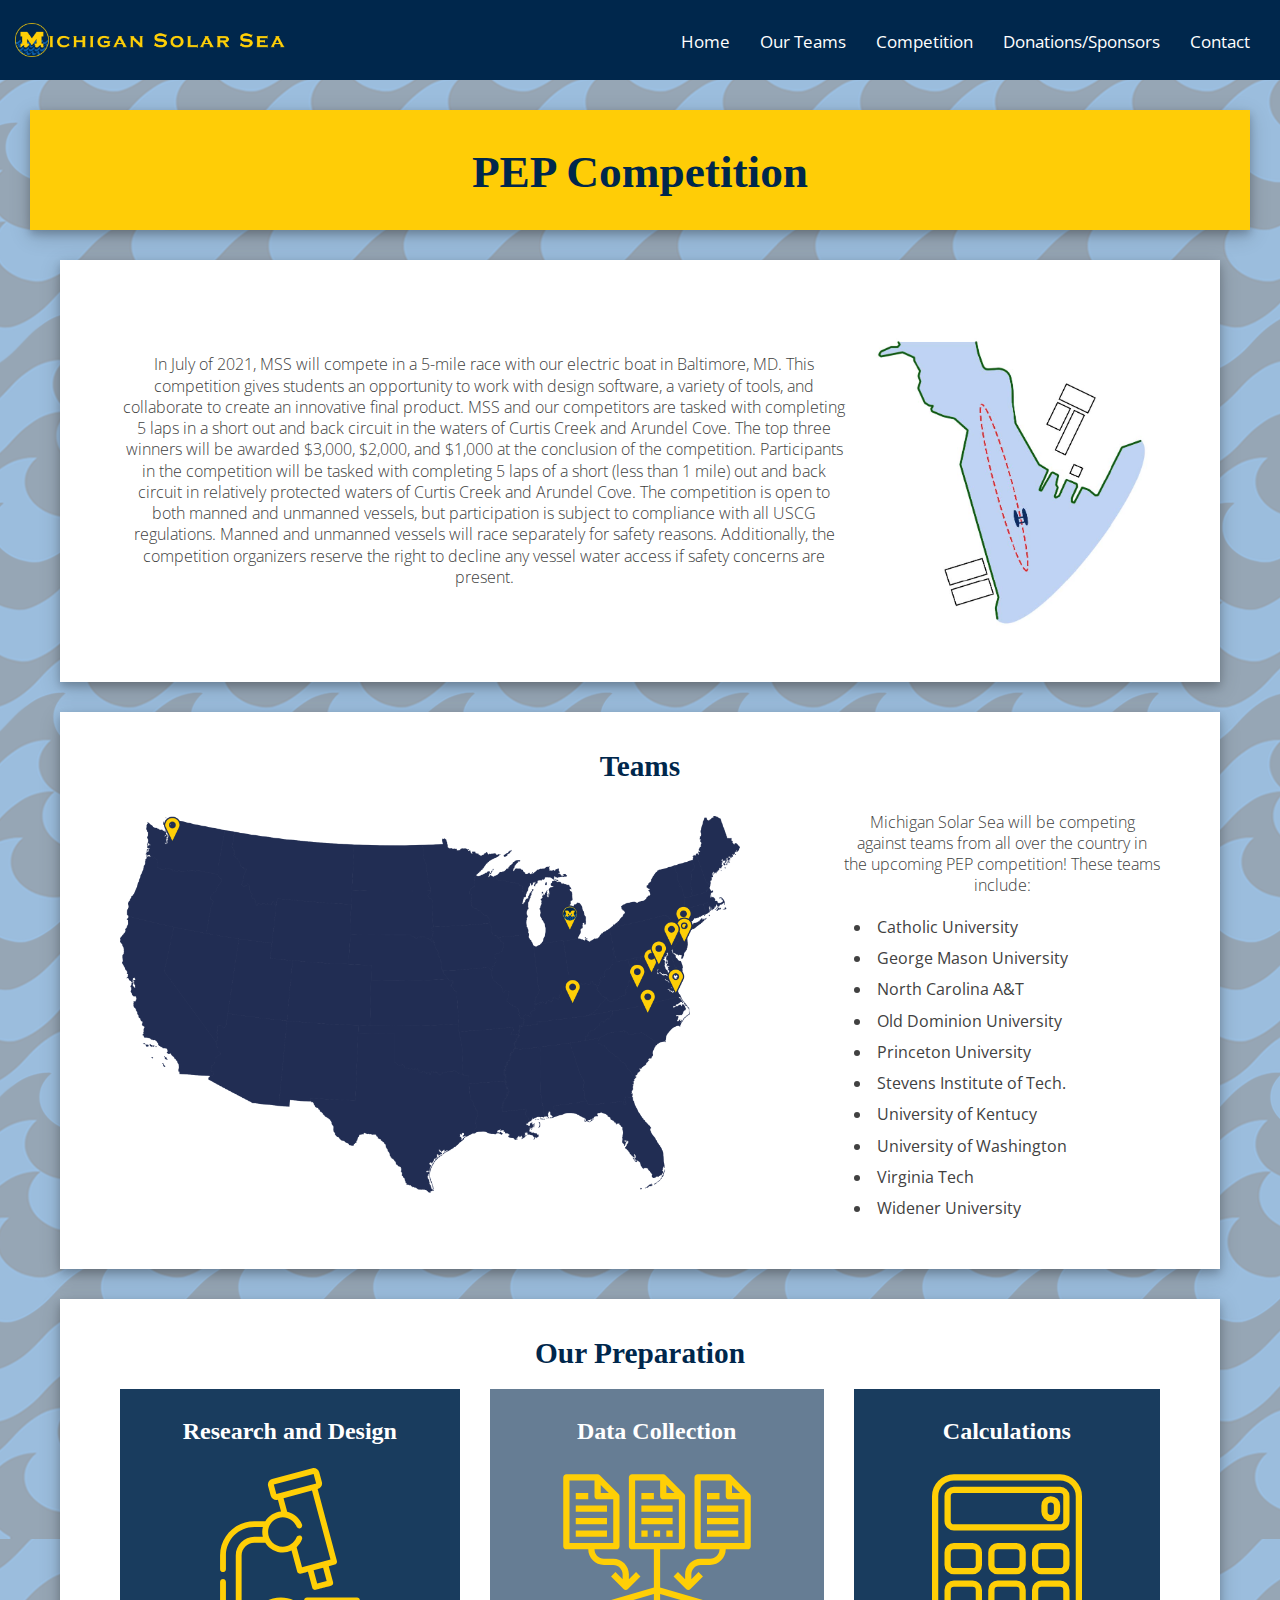
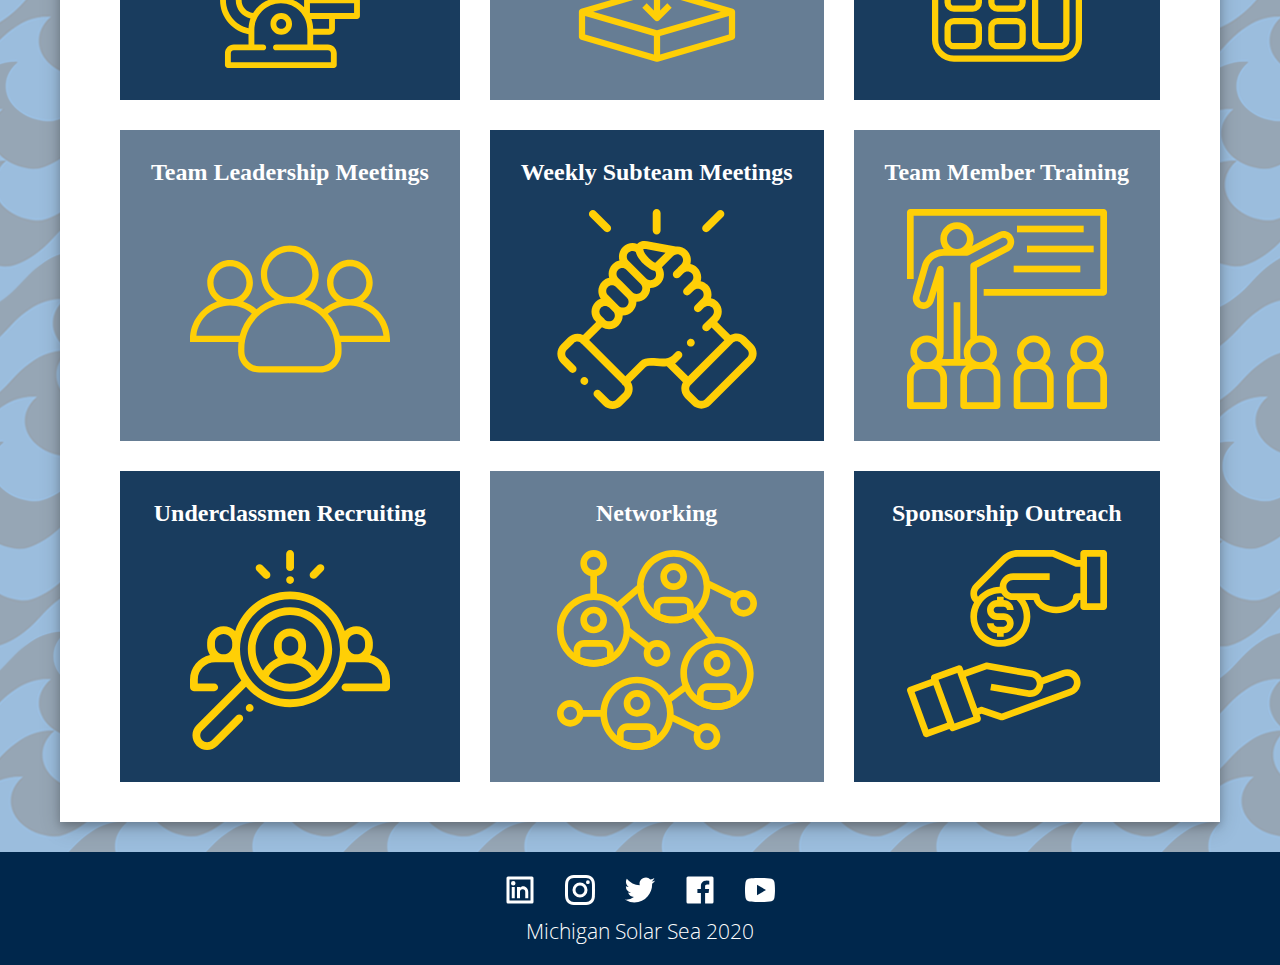
==== competition.html @ 7373f86f "competition page" ====
<!DOCTYPE html>
<html lang='en' dir='ltr'>
    <head>
        <meta charset="utf-8">
        <meta name="viewport" content="width=device-width, initial-scale=1.0">
        <meta http-equiv="X-UA-Compatible" content="ie=edge">
        <link rel="stylesheet" href="https://fonts.googleapis.com/css?family=Open+Sans">
        <link rel="stylesheet" type="text/css" href="css/html5reset.css">
        <link rel="stylesheet" type="text/css" href="css/style.css">
        <title>Michigan Solar Sea</title>
    </head>
    <body>

        <div class="container">
            <nav>
            <div class="nav-container">
            <div class="logo">
                <a href="#"><img src="logos/long_logo.png" alt="Solar Sea Logo"></a>
            </div>
        <div class="navbar">
        
        <div class="icon-bar" onclick="Show()">
            <i></i>
            <i></i>
            <i></i>
        </div>
        <div id="navlist">
        <ul id="nav-lists">
            <li class="close"><span onclick="Hide()">×</span></li>
            <li><a href="index.html">Home</a></li>
            <li><a href="team.html">Our Teams</a></li>
            <li><a href="competition.html">Competition</a></li>
            <li><a href="#">Donations/Sponsors</a></li>
            <li><a href="#">Contact</a></li>
        </ul>
        </div>
        
        </div>
        </div>
        </nav>
        <main>
        <header>
        <div class="page-header">
            <h1>PEP Competition</h1>
        </div>
        </header>
        <div class="main-page">
        <div class="page-card">
            <div class="comp-grid">
            <div class="comp-desc">
                <p>In July of 2021, MSS will compete in a 5-mile race with our electric boat in Baltimore, MD. This competition gives students an opportunity to work with design software, a variety of tools, and collaborate to create an innovative final product.
                    MSS and our competitors are tasked with completing 5 laps in a short out and back circuit in the waters of Curtis Creek and Arundel Cove. The top three winners will be awarded $3,000, $2,000, and $1,000 at the conclusion of the competition. Participants in the competition will be tasked with completing 5 laps of a short (less than 1 mile) out and back circuit in relatively protected waters of Curtis Creek and Arundel Cove. The competition is open to both manned and unmanned vessels, but participation is subject to compliance with all USCG regulations. Manned and unmanned vessels will race separately for safety reasons. Additionally, the competition organizers reserve the right to decline any vessel water access if safety concerns are present.</p>
            </div>
            <div class="comp">
                <img src="images/competition.jpg" alt="Chart describing the competition route">
            </div>
            </div>
        </div>
        <div class="page-card">
            <h2>Teams</h2>
            <div class="map-grid">
            <div class="map">
                <div id="map-img">
                <img src="images/new_map.png" alt="Map of colleges we are competing against">
                </div>
            </div>
            <div class="map-desc">
                <p>Michigan Solar Sea will be competing against teams from all over the country in the upcoming PEP competition! These teams include:</p>
                <div id="school-list">
                <ul>
                    <li>Catholic University</li>
                    <li>George Mason University</li>
                    <li>North Carolina A&T</li>
                    <li>Old Dominion University</li>
                    <li>Princeton University</li>
                    <li>Stevens Institute of Tech.</li>
                    <li>University of Kentucy</li>
                    <li>University of Washington</li>
                    <li>Virginia Tech</li>
                    <li>Widener University</li>
                </ul>
            </div>
            </div>
            </div>
        </div>
        <div class="page-card">
            <h2>Our Preparation</h2>
        <div class="preparation-grid">
            <div class="preparation-square1" id="square1">
                <h3>Research and Design</h3>
                <img src="logos/competition-logos/research.svg" alt="Research logo">
            </div>
            <div class="preparation-square2" id="square2">
                <h3>Data Collection</h3>
                <img src="logos/competition-logos/data.svg" alt="Data logo">
            </div>
            <div class="preparation-square1" id="square3">
                <h3>Calculations</h3>
                <img src="logos/competition-logos/calculations.svg" alt= "Calculations logo">
            </div>
            <div class="preparation-square2" id="square4">
                <h3>Team Leadership Meetings</h3>
                <img src="logos/competition-logos/team.svg" alt="Team logo">
            </div>
            <div class="preparation-square1" id="square5">
                <h3>Weekly Subteam Meetings</h3>
                <img src="logos/competition-logos/weekly-meetings.svg" alt="Subteam Meetings logo">
            </div>
            <div class="preparation-square2" id="square6">
                <h3>Team Member Training</h3>
                <img src="logos/competition-logos/training.svg" alt="Training logo">
            </div>
            <div class="preparation-square1" id="square7">
                <h3>Underclassmen Recruiting</h3>
                <img src="logos/competition-logos/recruiting.svg" alt="Recruiting logo">
            </div>
            <div class="preparation-square2" id="square8">
                <h3>Networking</h3>
                <img src="logos/competition-logos/networking.svg" alt="Networking logo">
            </div>
            <div class="preparation-square1" id="square9">
                <h3>Sponsorship Outreach</h3>
                <img src="logos/competition-logos/sponsorship.svg" alt="Sponsorship logo">
            </div>
        </div>
        </div>
        </div>
        </main>
        <footer>
            <div class="footer">
                <a href="https://www.linkedin.com/company/michigan-solar-sea/" target="_blank"><img src="logos/linkedin-logo.svg" alt="linkedin logo" class="footer-logo"></a>
                <a href="https://www.instagram.com/michigansolarsea/" target="_blank"><img src="logos/instagram-logo.svg" alt="instagram logo" class="footer-logo"></a>
                <a href="https://twitter.com/MichiganSea" target="_blank"><img src="logos/twitter-logo.svg" alt="twitter logo" class="footer-logo"></a>
                <a href="https://www.facebook.com/michigansolarsea" target="_blank"><img src="logos/facebook-logo.svg" alt="facebook logo" class="footer-logo"></a>
                <a href="https://www.youtube.com/channel/UCkD23mmCCdCnqKeCeHcaG-A" target="_blank"><img src="logos/youtube-logo.svg" alt="youtube logo" class="footer-logo"></a>
                <p>Michigan Solar Sea 2020</p>
            </div>
            </footer>
        </div>
        <script src="js/mainpage.js"></script>
    </body>
</html>
---- css/style.css ----
/*Color Codes
Yellow: #ffcf06
Light blue: #0c5baa
Dark blue: #00274C
*/

/*This is all for the nav*/

*,
*::before,
*::after {
  box-sizing: border-box;
  -webkit-box-sizing: border-box;
}

.skip a{
  background: white;
  left: 0;
  padding: 6px;
  position: absolute;
  top: -40px;
  z-index: 1;
}

.skip a:focus{
/*Add the selector and rule to move the skip link to the exact top.*/
  top: 0px;
}

body {
  font-family: "Open Sans", sans-serif;
  margin: 0;
  padding: 0;
}

.nav-container {
  height: 80px;
  background-color: #00274C;
  display: -webkit-box;
  display: -ms-flexbox;
  display: flex;
  -ms-flex-wrap: wrap;
  flex-wrap: wrap;
  -webkit-box-align: center;
  -ms-flex-align: center;
  align-items: center;
  overflow: hidden;
}

.nav-container .logo {
  max-width: 300px;
  padding: 0 0px 0px 15px;
  overflow: hidden;
}

.nav-container .logo img{
  max-width: 270px;
}

.nav-container .logo a {
  display: -webkit-box;
  display: -ms-flexbox;
  display: flex;
  -ms-flex-wrap: wrap;
  flex-wrap: wrap;
  -webkit-box-align: center;
  -ms-flex-align: center;
  align-items: center;
  height: 60px;
}

.nav-container .logo a {
  max-width: 100%;
  max-height: 60px;
}

.nav-container .navbar {
  display: -webkit-box;
  display: -ms-flexbox;
  display: flex;
  -ms-flex-wrap: wrap;
  flex-wrap: wrap;
  -webkit-box-flex: 1;
  -ms-flex: 1;
  flex: 1;
  padding: 0 15px;
  justify-content: flex-end;
}

.nav-container .navbar ul {
  display: -webkit-box;
  display: -ms-flexbox;
  display: flex;
  -ms-flex-wrap: wrap;
  flex-wrap: wrap;
  list-style: none;
  margin: 0;
  padding: 0;
}

.nav-container .navbar ul li a {
  text-decoration: none;
  color: white;
  font-size: 13pt;
  display: block;
  height: 80px;
  line-height: 82px;
  cursor: pointer;
  padding: 0 15px;
}

.nav-container .navbar ul li a:hover {
  color: #ffffff;
  background-color: rgba(23, 23, 23, 0.9);
}

.nav-container .navbar ul .close {
  display: none;
  text-align: right;
  padding: 10px;
}

.nav-container .navbar ul .close span {
  font-size: 40px;
  display: inline-block;
  border: 1px solid #cccccc;
  padding: 0 10px;
  cursor: pointer;
}

.nav-container .navbar .icon-bar {
  padding: 18px 8px;
  width: 50px;
  height: 60px;
  display: none;
  -webkit-box-orient: vertical;
  -webkit-box-direction: normal;
  -ms-flex-direction: column;
  flex-direction: column;
  -webkit-box-pack: justify;
  -ms-flex-pack: justify;
  justify-content: space-between;
  cursor: pointer;
}

.nav-container .navbar .icon-bar i {
  background-color: #ffffff;
  height: 2px;
}

.navbar #navlist{
    text-align: right;
    position: right;
    float: right;
}

@media only screen and (max-width: 946px) {
  .nav-container {
    -webkit-box-pack: justify;
    -ms-flex-pack: justify;
    justify-content: space-between;
  }

  .nav-container .logo {
    -webkit-box-flex: 1;
    -ms-flex: 1;
    flex: 1;
  }


  .nav-container .navbar {
    -webkit-box-flex: 0;
    -ms-flex: 0;
    flex: 0;
  }

  .nav-container .navbar ul {
    -ms-flex-wrap: nowrap;
    flex-wrap: nowrap;
    position: fixed;
    left: 100%;
    -webkit-box-orient: vertical;
    -webkit-box-direction: normal;
    -ms-flex-direction: column;
    flex-direction: column;
    background: #ffffff;
    width: 100%;
    height: 55%;
    overflow: auto;
    -webkit-transition: left .3s;
    -o-transition: left .3s;
    transition: left .3s;
  }

  .nav-container .navbar ul li a {
    padding: 15px;
    font-size: 20pt;
    height: auto;
    line-height: normal;
    color: #555555;
    text-align: center;
  }

  .nav-container .navbar ul .close {
    display: block;
  }

  .nav-container .navbar .icon-bar {
    display: -webkit-box;
    display: -ms-flexbox;
    display: flex;
  }

  .nav-container .navbar ._Menus-show {
    left: 0;
  }
}

/*


/*This is everything else besides the nav*/


/*Basic stuff for the whole site*/

.body {
  max-width: 700px;
  margin: 0 auto;
  padding: 10px;
}

.container{
    background-image: url(../logos/wave\ block.png);
}

.page-header{
    text-align: center;
    padding: 30px 30px 30px 30px;
    background-color: #ffcd06;
    margin: 30px 30px 30px 30px;
    box-shadow: 0 4px 8px 0 rgba(0, 0, 0, 0.2), 
    0 6px 20px 0 rgba(0, 0, 0, 0.19);
    font-family: "Playfair Display";
    font-size: 17pt;
    color:#00274C;
}

.page-card{
    text-align: center;
    padding: 40px 30px 40px 30px;
    background-color: white;
    margin: 30px 30px 30px 30px;
    box-shadow: 0 4px 8px 0 rgba(0, 0, 0, 0.2), 
    0 6px 20px 0 rgba(0, 0, 0, 0.19);
    font-size: 12pt;
    color:rgb(65, 65, 65);
}

h1{
  margin: 10px 0px 5px 0px;
  font-size: 2em;
  font-weight: bold;
  
}

.headerp{
  margin: 10px 0px 10px 0px;
  font-family: "Open Sans", sans-serif;
  font-size: 16pt;
}

h2{
    font-weight: bold;
    color: #00274C;
    font-size: 22pt;
    font-family: "Playfair Display";
    margin-bottom: 20px;
}

p{
    font-weight: lighter;
    line-height: 1.33;
}

.footer{
    padding: 20px 0px 20px 0px;
    color: white;
    text-align: center;
    background-color: #00274C;
}

.footer p{
  padding: 0px 0px 0px 0px;
  margin: 7px 0px 0px 0px;
  font-size: 16pt;
}

.footer-logo{
  padding: 0px 10px 0px 10px;
}

h3{
  color: #00274C;
  font-size: 18pt;
  font-weight: bold;
  font-family: "Playfair Display";
}

h4{
  color: #00274C;
  font-size: 16pt;
  font-style: bold;
  margin: 5px 0px 5px 0px;
}

#mainpagebuttons{
  margin: 60px 0px 20px 0px;
}

.button{
  color: white;
  background-color: #00274C;
  padding: 15px 10px 15px 10px;
  margin: 30px 0px 30px 0px;
  border-radius: 3px 3px 3px 3px;
  text-decoration: none;
}

.button:hover{
  background-color: lightgrey;
  color: #00274C;
  text-decoration: underline;
}

/* Main Page */

#valuesheader{
  margin-top: 30px;
  margin-bottom: 0px;
}

.value-card{
  margin: 25px 0px 0px 0px;
  padding: 30px 0px 30px 0px;
  color: white;
  background-color: rgb(0, 39, 76, 0.9);

}

.value-card h3 {
  color: white;
  margin: 20px 0px 20px 0px;
}

.value-card p{
  color: white;
  padding: 0px 25px 0px 25px;
}

.valuesimg{
  width: 175px;
  height: auto;
}

.team-card{
  margin: 40px 0px 10px 0px;
}

#team-card-1{
  margin: 10px 0px 10px 0px;
}

.teamh3{
  margin: 10px 0px 5px 0px;
}

.teamlogop{
  padding: 0px 0px 0px 0px;
  margin: 0px 0px 0px 0px;
}

.teamlogo{
  width: 250px;
  height: auto;
}

/* THIS IS FOR THE MAIN PAGE SLIDESHOW*/
*{box-sizing:border-box}

/* Slideshow container */
.slideshow-container {
  width: 250px;
  position: relative;
  margin: auto;
  margin-top: 30px;
}

/* Hide the images by default */
.mySlides {
  display: none;
}

/* Next & previous buttons */
.prev, .next {
  cursor: pointer;
  top: 50%;
  width: auto;
  margin-top: -22px;
  padding: 16px;
  color: #303030;
  font-weight: bold;
  font-size: 18px;
  transition: 0.6s ease;
  border-radius: 3px 0 0 3px;
  user-select: none;
}

/* Position the "next button" to the right */
.next {
  right: 0;
  border-radius: 0 3px 3px 0;
}

/* On hover, add a black background color with a little bit see-through */
.prev:hover, .next:hover {
  background-color: rgba(0,0,0,0.8);
  color: white;
}

/* The dots/bullets/indicators */
.dot {
  cursor: pointer;
  height: 15px;
  width: 15px;
  margin: 0 2px;
  background-color: #bbb;
  border-radius: 50%;
  display: inline-block;
  transition: background-color 0.6s ease;
}

.active, .dot:hover {
  background-color: #717171;
}


/* Team Page */

.chart img{
  height: 200px;
  width: auto;
  margin: 30px 0px 10px 0px;
}

.chart p{
  font-size: 10pt;
  margin: 0px 25px 0px 25px;
}

.headshot-img{
  text-align: center;
  margin: 15px 0px 15px 0px;
}

.headshot-img img{
  height: 200px;
  width: auto;
  border-radius: 50%;
  box-shadow: 0 4px 8px 0 rgba(0, 0, 0, 0.2), 
  0 6px 20px 0 rgba(0, 0, 0, 0.19);
}

.officer-card{
  margin: 25px 0px 0px 0px;
  padding: 30px 0px 30px 0px;
  color: white;
  background-color: rgb(0, 39, 76, 0.9);
}

.officer-card h4{
  color: white;
}
.officer-card h3{
  color: white;
}

.officer-card a{
  color: #ffcf06;
}

.goals-card{
  margin: 20px 0px 0px 0px;
}

.goals-card h3{
  padding: 0px 0px 10px 0px;
}

.goals-card li{
  text-align: left;
  line-height: 1.33;
  padding: 10px 0px 0px 0px;
  margin: 0px 0px 0px 20px;
}

.team-card h3{
    color: #00274C;
    font-size: 16pt;
    margin: 5px 0px 5px 0px;
    font-family: 'Open Sans';
}

/* Competition Page */

.comp img{
  height: 200px;
  width: auto;
  margin: 30px 0px 10px 0px;
}

.chart-desc li{
  text-align: left;
  line-height: 1.33;
  padding: 10px 0px 0px 0px;
  margin: 5px 0px 0px 20px;
}

.map img{
  width: 300px;
  height: auto;
  margin: 0px 0px 30px 0px;
}

.map-desc li{
    text-align: center;
    line-height: 1.33;
    padding: 0px 0px 0px 0px;
    margin: 20px 0px 0px 0px;
    list-style-type: none;
}

#map-img{
  text-align: center;
}

.preparation-square1{
  background-color: rgb(0, 39, 76, 0.9);
  padding: 30px 20px 30px 20px;
  margin: 20px 0px 0px 0px;
}

.preparation-square2{
  background-color: rgb(0, 39, 76, 0.6);
  padding: 30px 20px 30px 20px;
  margin: 20px 0px 0px 0px;
}

.preparation-grid img{
  width: 250px;
  height: auto;
  margin: 25px 0px 0px 0px
}

.preparation-grid h3{
  color: white;
}

@media screen and (min-width: 500px){
.chart img{
  height: 300px;
  width: auto;
}

.comp img{
  height: 300px;
  width: auto;
}

.map img{
  width: 380px;
  height: auto;
}


}

@media screen and (min-width: 768px){
  .slideshow-container {
    width: 500px;
  }

  .page-card{
    text-align: center;
    padding: 40px 60px 40px 60px;
    background-color: white;
    margin: 30px 60px 30px 60px;
    box-shadow: 0 4px 8px 0 rgba(0, 0, 0, 0.2), 
    0 6px 20px 0 rgba(0, 0, 0, 0.19);
    font-size: 12pt;
    color:rgb(65, 65, 65);
  }

  #mainpagebuttons{
    margin: 60px 0px 20px 0px;
  }
  
  .button{
    color: white;
    background-color: #00274C;
    padding: 15px 20px 15px 20px;
    margin: 30px 20px 30px 30px;
    border-radius: 3px 3px 3px 3px;
    text-decoration: none;
  }

  .team-grid{
      display: grid;
      grid-template-columns: 50% 50%;
      grid-template-rows: auto auto auto auto;
      grid-row-gap: 10px;
      grid-column-gap: 10px;
  }

  #hullteam1{
    grid-row: 1/2;
    grid-column: 1/2;
  }

  #hullteam2{
    grid-row: 1/2;
    grid-column: 2/3;
  }

  #hullteam3{
    grid-row: 2/3;
    grid-column: 1/2;
  }

  #hullteam4{
    grid-row: 2/3;
    grid-column: 2/3;
  }

  #hullteam5{
    grid-row: 3/4;
    grid-column: 1/2;
  }

  #hullteam6{
    grid-row: 3/4;
    grid-column: 2/3;
  }

  #hullteam7{
    grid-row: 4/5;
    grid-column: 1/2;
  }

  #hullteam8{
    grid-row: 4/5;
    grid-column: 2/3;
  }

  #electrical2{
    align-self: center;
    justify-items: center;
    color:#00274C;
    font-size: 16pt;
    font-weight: bolder;
  }

  /* Competition Page */

  .map img{
    width: 520px;
    height: auto;
  }
  
  .map-desc li{
    text-align: center;
    line-height: 1.33;
    padding: 0px 0px 0px 0px;
    margin: 0px 0px 10px 0px;
    list-style-type: none;
  }

  .map-desc ul{
    -webkit-column-count: 2;  /* Chrome/Opera, Safari */
    -moz-column-count: 2; /* Mozilla Firefox */
    column-count: 2;
    margin: 30px 0px 0px 0px;
    text-align: center;
  }

  .preparation-grid{
    display: grid;
    grid-template-columns: auto auto;
    grid-template-rows: auto auto auto auto auto;
    grid-column-gap: 30px;
    grid-row-gap: 30px;
    margin: 20px 0px 0px 0px;
  }

  .preparation-grid img{
    width: 200px;
  }

  .preparation-square1{
    margin: 0px 0px 0px 0px;
  }

  .preparation-square2{
    margin: 0px 0px 0px 0px;
  }

  #square3{
    background-color: rgb(0, 39, 76, 0.6);
  }

  #square4{
    background-color: rgb(0, 39, 76, 0.9);
  }

  #square7{
    background-color: rgb(0, 39, 76, 0.6);
  }

  #square8{
    background-color: rgb(0, 39, 76, 0.9);
  }
  
}

@media screen and (min-width: 946px){

  /* Values grid on the main page */

  #mssvalues{
    display: grid;
    grid-template-columns: auto auto auto;
    grid-template-rows: auto auto;
  }

  .value-card{
    margin: 25px 10px 0px 10px;
  }

  #val1{
    grid-row: 1/2;
    grid-column: 1/2;
  }

  #val2{
    grid-row: 1/2;
    grid-column: 2/3;
  }

  #val3{
    grid-row: 2/3;
    grid-column: 1/2;
  }

  #val4{
    grid-row: 2/3;
    grid-column: 2/3;
  }

  .valuesimg{
    width: 100px;
    height: auto;
  }

    /* Team Page */

    .chart-grid{
      display: grid;
      grid-template-columns: 50% 50%;
      grid-template-rows: auto;
      grid-column-gap: 20px;
    }

    .chart-desc{
      grid-column: 1/2;
      grid-row: 1/2;
      align-self: center;
    }

    .chart{
      grid-column: 2/3;
      grid-row: 1/2;
    }

    #officer-grid{
      display: grid;
      grid-template-columns: 33.3% 33.3% 33.3%;
      grid-template-rows: auto;
      grid-column-gap: 20px;
      justify-content: center;
    }
  
    #officer1{
      grid-column: 1/2;
      grid-row: 1/2;
    }
  
    #officer2{
      grid-column: 2/3;
      grid-row: 1/2;
    }
  
    #officer3{
      grid-column: 3/4;
      grid-row: 1/2;
    }
  
    .officer-card{
      padding: 30px 10px 30px 10px;
      margin: 0px 0px 0px 0px;
    }

    #bottom-grid{
      display: grid;
      grid-template-rows: auto;
      grid-template-columns: 50% 50%;
    }

    #bottom-grid #consulting-card{
      margin: 30px 30px 30px 60px;
    }

    #bottom-grid #faculty-card{
      margin: 30px 60px 30px 30px;
    }

    /* Competition Page */

    .comp-grid{
      display: grid;
      grid-template-columns: auto auto auto;
      grid-template-rows: auto;
      grid-column-gap: 20px;
    }
    
    .comp-desc{
      grid-column: 1/3;
      align-self: center;
    }
    
    .comp{
      grid-column: 3/4;
    }

}

@media screen and (min-width: 1200px){
  #mainpagecol{
    display: grid;
    grid-template-columns: auto auto;
  }

  .col1{
    grid-column-start: 1;
    grid-column-end: 2;
    justify-content: center;
    align-self: center;
    margin-left: 40px;
    margin-right: 40px;
  }

  .col2{
    grid-column-start: 2;
    grid-column-end: 3;
  }

  .slideshow-container {
    width: 400px;
    margin: 30px 30px 0px 30px;
  }

/* Values grid on the main page */

#mssvalues{
  display: grid;
  grid-template-columns: auto auto auto auto;
  grid-template-rows: auto;
}

.value-card{
  margin: 25px 10px 0px 10px;
}

#val1{
  grid-row: 1/2;
  grid-column: 1/2;
}

#val2{
  grid-row: 1/2;
  grid-column: 2/3;
}

#val3{
  grid-row: 1/2;
  grid-column: 3/4;
}

#val4{
  grid-row: 1/2;
  grid-column: 4/5;
}


/* Grid for the teams on main page */

  .team-card-grid{
    display: grid;
    grid-template-columns: auto auto auto;
    margin-top: 30px;
  }

  #team-card-1{
    grid-column-start: 3;
    grid-column-end: 4;
    margin: 20px 20px 20px 20px;
  }

  #team-card-2{
    grid-column-start: 2;
    grid-column-end: 3;
  }

  #team-card-3{
    grid-column-start: 1;
    grid-column-end: 2;
  }

  .team-card{
    margin: 20px 20px 20px 20px;
  }

  #mainpagebuttons{
    margin: 40px 0px 20px 0px;
  }

/* Team page */

.chart-grid{
  margin: 0px 100px 0px 100px;
}

.team-grid{
  display: grid;
  grid-template-columns: 25% 25% 25% 25%;
  grid-template-rows: auto auto;
  grid-row-gap: 10px;
  grid-column-gap: 10px;
  justify-content: center;
}

#hullteam1{
grid-row: 1/2;
grid-column: 1/2;
}

#hullteam2{
grid-row: 1/2;
grid-column: 2/3;
}

#hullteam3{
grid-row: 1/2;
grid-column: 3/4;
}

#hullteam4{
grid-row: 1/2;
grid-column: 4/5;
}

#hullteam5{
grid-row: 2/3;
grid-column: 1/2;
}

#hullteam6{
grid-row: 2/3;
grid-column: 2/3;
}

#hullteam7{
grid-row: 2/3;
grid-column: 3/4;
}

#hullteam8{
grid-row: 2/3;
grid-column: 4/5;
}

#electrical1{
  grid-column: 1/3;
  grid-row: 1/2;
}

#electrical2{
  grid-column: 3/5;
  grid-row: 1/2;
}

#business5{
  grid-row: 2/3;
  grid-column: 2/3;
}

#business6{
  grid-row: 2/3;
  grid-column: 3/4;
}

/* Competition Page */

.comp-grid{
  grid-template-columns: auto auto auto;
}

.comp-desc{
  grid-column: 1/3;
}

.comp{
  grid-column: 3/4;
}

.map-grid{
  display: grid;
  grid-template-columns: auto auto;
  grid-column-gap: 10%;
  margin: 30px 0px 0px 0px;
}

.map{
  grid-column: 1/2;
  align-self: center;
}

.map-desc{
  grid-column: 2/3;
}

.map img{
  width: 620px;
  height: auto;
}

.map-desc li{
  text-align: left;
  line-height: 1.33;
  padding: 0px 0px 0px 0px;
  margin: 0px 0px 10px 0px;
  list-style-type: initial;
  list-style-position: inside;
}

.map-desc ul{
  -webkit-column-count: 1;  /* Chrome/Opera, Safari */
  -moz-column-count: 1; /* Mozilla Firefox */
  column-count: 1;
  margin: 20px 0px 0px 10px;
}

.preparation-grid{
  display: grid;
  grid-template-columns: auto auto auto;
  grid-template-rows: auto auto auto;
  grid-column-gap: 30px;
  grid-row-gap: 30px;
  margin: 20px 0px 0px 0px;
}

#square3{
  background-color: rgb(0, 39, 76, 0.9);
}

#square4{
  background-color: rgb(0, 39, 76, 0.6);
}

#square7{
  background-color: rgb(0, 39, 76, 0.9);
}

#square8{
  background-color: rgb(0, 39, 76, 0.6);
}

}

@media screen and (prefers-reduced-motion: reduce){
  html{
    scroll-behavior: initial;
}

.skip a{
  background: white;
  left: 0;
  padding: 6px;
  position: absolute;
  top: -40px;
  -webkit-transition: none;
  transition: none;
  z-index: 1;
}

.skip a:focus{
  top:0;
}
}
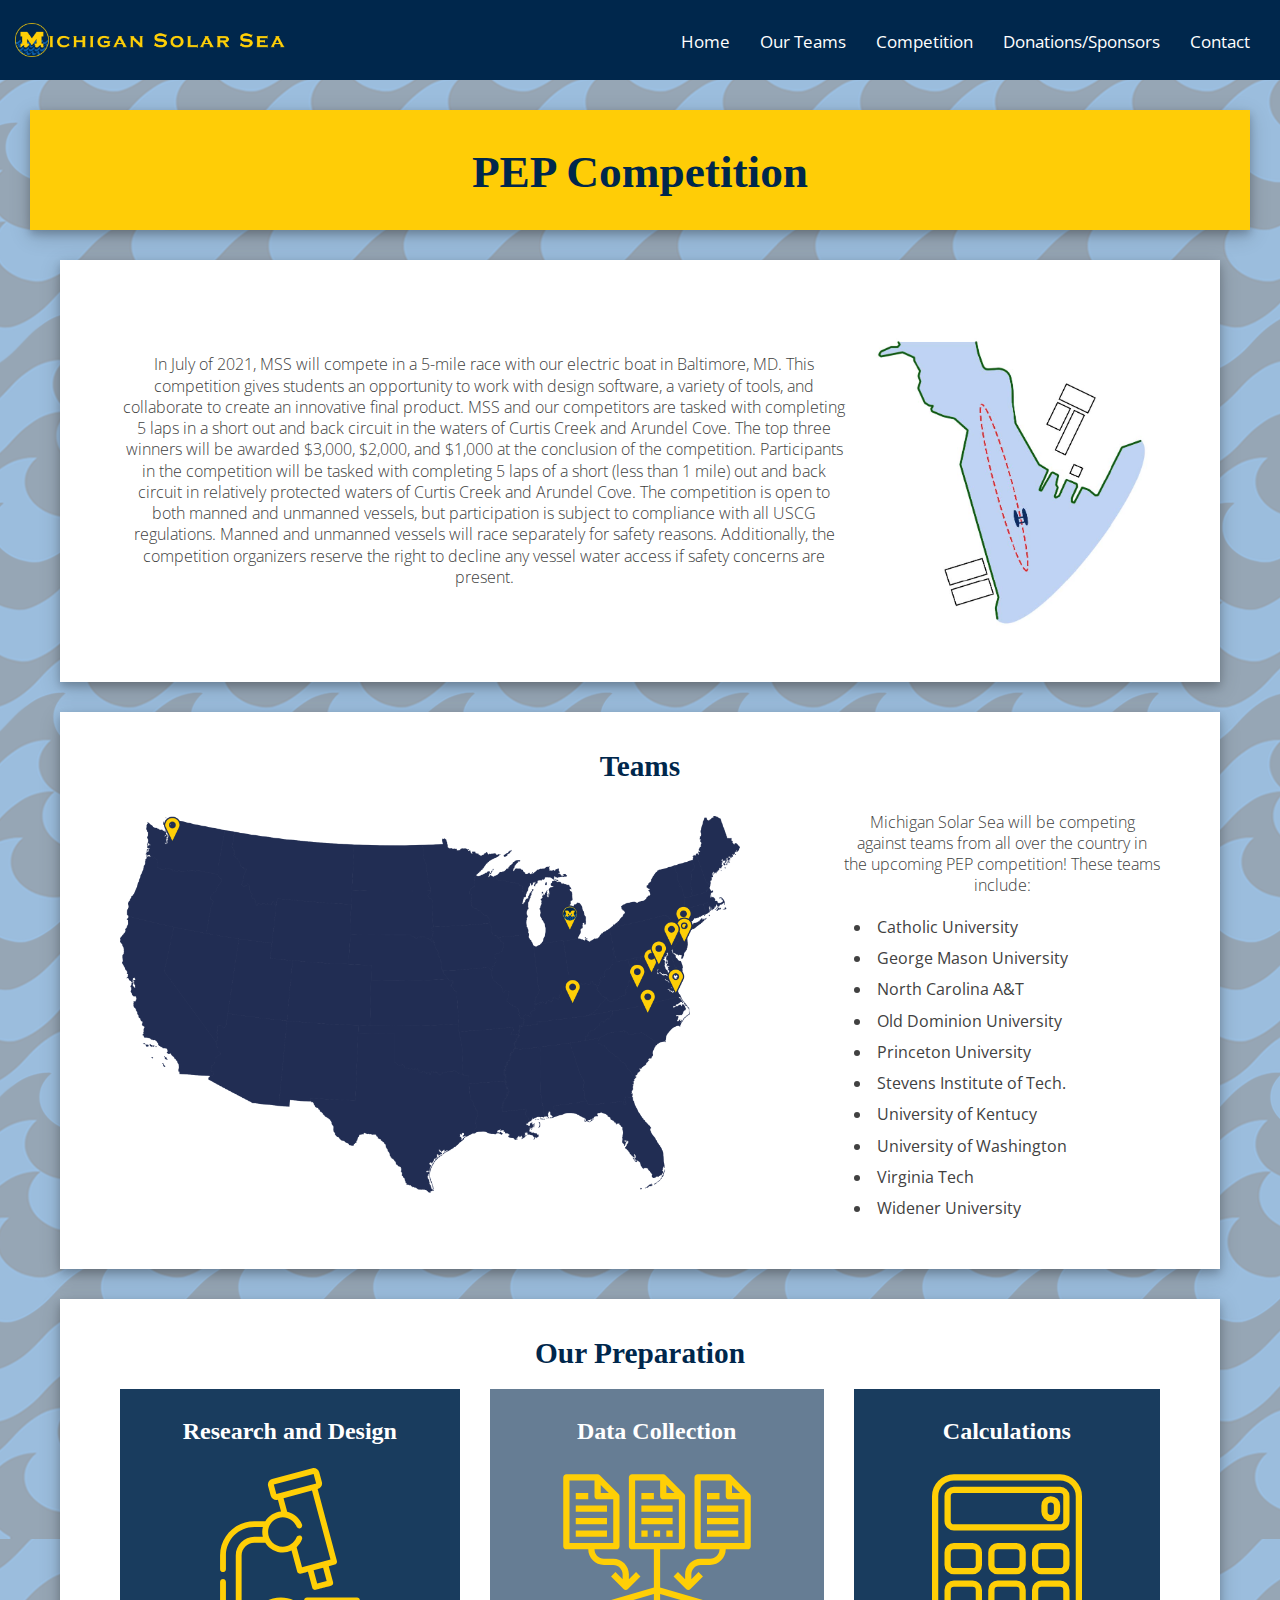
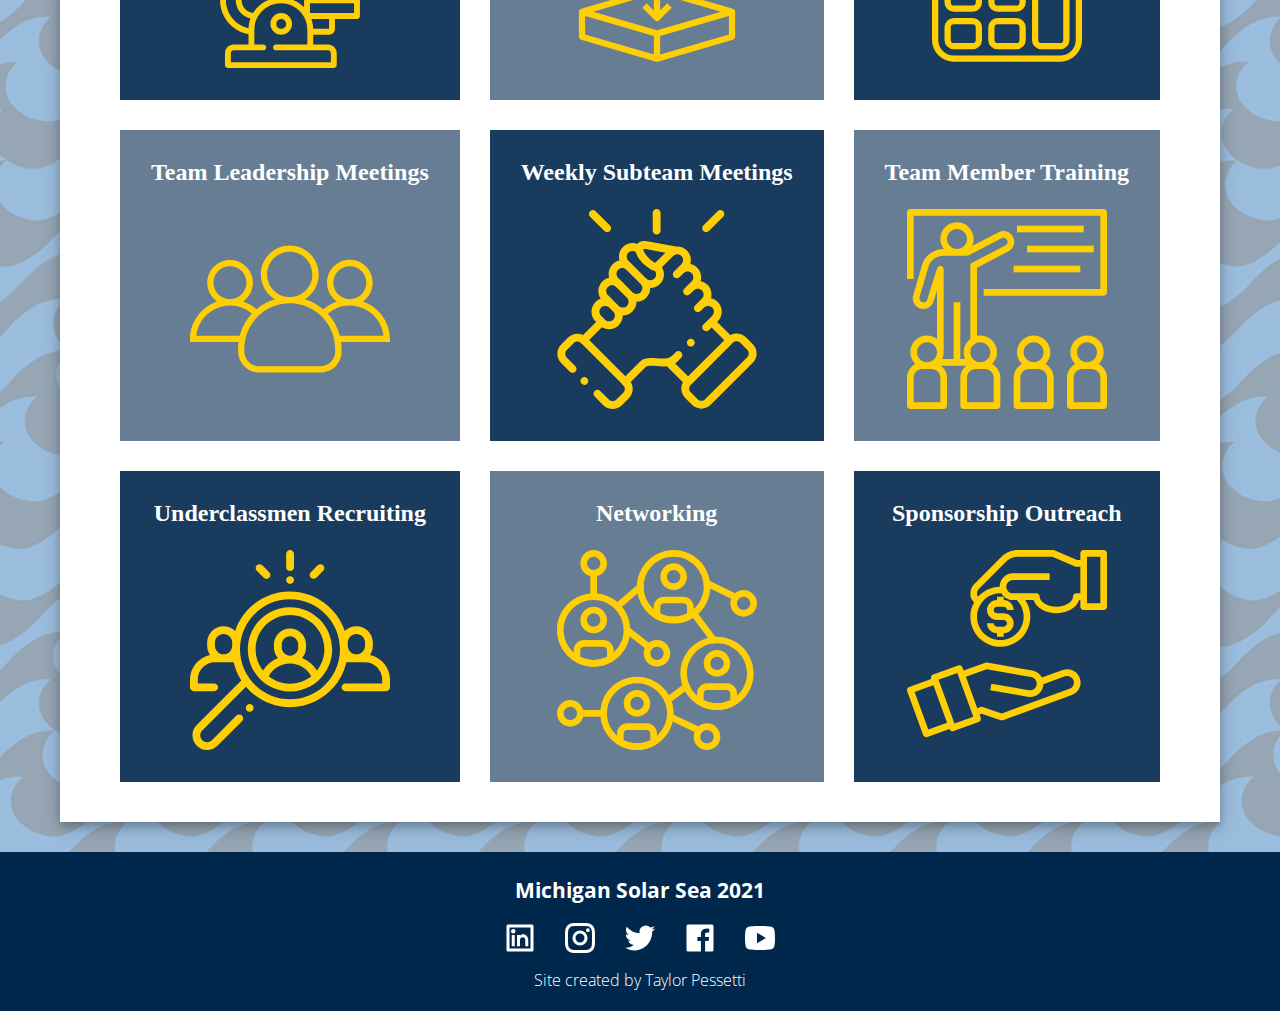
==== commit 2f68c3db: "first full draft of the website" ====
--- a/competition.html
+++ b/competition.html
@@ -30,8 +30,8 @@
             <li><a href="index.html">Home</a></li>
             <li><a href="team.html">Our Teams</a></li>
             <li><a href="competition.html">Competition</a></li>
-            <li><a href="#">Donations/Sponsors</a></li>
-            <li><a href="#">Contact</a></li>
+            <li><a href="sponsors.html">Donations/Sponsors</a></li>
+            <li class="last"><a href="contact.html">Contact</a></li>
         </ul>
         </div>
         
@@ -128,12 +128,13 @@
         </main>
         <footer>
             <div class="footer">
+                <h5>Michigan Solar Sea 2021</h5>
                 <a href="https://www.linkedin.com/company/michigan-solar-sea/" target="_blank"><img src="logos/linkedin-logo.svg" alt="linkedin logo" class="footer-logo"></a>
                 <a href="https://www.instagram.com/michigansolarsea/" target="_blank"><img src="logos/instagram-logo.svg" alt="instagram logo" class="footer-logo"></a>
                 <a href="https://twitter.com/MichiganSea" target="_blank"><img src="logos/twitter-logo.svg" alt="twitter logo" class="footer-logo"></a>
                 <a href="https://www.facebook.com/michigansolarsea" target="_blank"><img src="logos/facebook-logo.svg" alt="facebook logo" class="footer-logo"></a>
                 <a href="https://www.youtube.com/channel/UCkD23mmCCdCnqKeCeHcaG-A" target="_blank"><img src="logos/youtube-logo.svg" alt="youtube logo" class="footer-logo"></a>
-                <p>Michigan Solar Sea 2020</p>
+                <p>Site created by Taylor Pessetti</p>
             </div>
             </footer>
         </div>
--- a/css/style.css
+++ b/css/style.css
@@ -110,8 +110,8 @@
 }
 
 .nav-container .navbar ul li a:hover {
-  color: #ffffff;
-  background-color: rgba(23, 23, 23, 0.9);
+  background-color: #ffcd06;
+  color:#00274C;
 }
 
 .nav-container .navbar ul .close {
@@ -123,9 +123,19 @@
 .nav-container .navbar ul .close span {
   font-size: 40px;
   display: inline-block;
-  border: 1px solid #cccccc;
+  border: 1px solid #00274C;
   padding: 0 10px;
   cursor: pointer;
+  color: white;
+  background-color: grey;
+  position: relative;
+  right: 10px;
+  bottom: 5px;
+}
+
+.nav-container .navbar ul .close span:hover {
+  background-color: white;
+  color: #00274C;
 }
 
 .nav-container .navbar .icon-bar {
@@ -183,9 +193,9 @@
     -webkit-box-direction: normal;
     -ms-flex-direction: column;
     flex-direction: column;
-    background: #ffffff;
+    background: transparent;
     width: 100%;
-    height: 55%;
+    height: auto;
     overflow: auto;
     -webkit-transition: left .3s;
     -o-transition: left .3s;
@@ -197,12 +207,21 @@
     font-size: 20pt;
     height: auto;
     line-height: normal;
-    color: #555555;
+    color: #00274C;
     text-align: center;
+    border-bottom: 2px solid #00274C;
+    background-color: rgb(233, 241, 248);
+  }
+
+  .last{
+    padding-bottom: 0px;
   }
 
   .nav-container .navbar ul .close {
     display: block;
+    background: transparent;
+    height: 70px;
+
   }
 
   .nav-container .navbar .icon-bar {
@@ -290,14 +309,18 @@
     background-color: #00274C;
 }
 
-.footer p{
+.footer h5{
   padding: 0px 0px 0px 0px;
-  margin: 7px 0px 0px 0px;
+  margin: 7px 0px 20px 0px;
   font-size: 16pt;
 }
 
 .footer-logo{
   padding: 0px 10px 0px 10px;
+}
+
+.footer p{
+  margin: 12px 0px 0px 0px;
 }
 
 h3{
@@ -314,8 +337,17 @@
   margin: 5px 0px 5px 0px;
 }
 
-#mainpagebuttons{
+.mainpagebuttons{
   margin: 60px 0px 20px 0px;
+}
+
+#teamsbutton .button{
+  margin: 30px 0px 20px 0px;
+  padding: 20px 40px 20px 40px;
+}
+
+#sponsorbutton{
+  margin: 40px 0px 40px 0px;
 }
 
 .button{
@@ -331,6 +363,7 @@
   background-color: lightgrey;
   color: #00274C;
   text-decoration: underline;
+  border: 2px solid #00274C;
 }
 
 /* Main Page */
@@ -458,9 +491,13 @@
   margin: 0px 25px 0px 25px;
 }
 
+.team-joining h2{
+  margin-top: 20px;
+}
+
 .headshot-img{
   text-align: center;
-  margin: 15px 0px 15px 0px;
+  margin: 15px 0px 25px 0px;
 }
 
 .headshot-img img{
@@ -504,6 +541,17 @@
   margin: 0px 0px 0px 20px;
 }
 
+.team-joining ol{
+  margin-top: 20px;
+}
+
+.team-joining li{
+  text-align: left;
+  line-height: 1.33;
+  padding: 10px 0px 0px 10px;
+  margin: 0px 0px 0px 20px;
+}
+
 .team-card h3{
     color: #00274C;
     font-size: 16pt;
@@ -566,6 +614,158 @@
   color: white;
 }
 
+
+/* Sponsors Page */
+
+.sponsor-logo{
+  width: 200px;
+  height: auto;
+}
+
+.zone-card{
+  padding: 30px 30px 20px 30px;
+  margin: 30px 0px 30px 0px;
+}
+
+.zone-card-2{
+  padding: 30px 30px 20px 30px;
+  margin: 30px 0px 30px 0px;
+}
+
+.zone-card h3{
+  padding-bottom: 10px;
+}
+
+.zone-card-2 h3{
+  padding-bottom: 10px;
+}
+
+#sunlight-zone{
+  background-color: rgb(0, 39, 76, 0.1);
+}
+
+#twilight-zone{
+  background-color: rgb(0, 39, 76, 0.4);
+}
+
+#midnight-zone{
+  background-color: rgb(0, 39, 76, 0.7);
+}
+
+#midnight-zone h3{
+  color: white;
+}
+
+#hadal-zone{
+  background-color: rgb(0, 39, 76);
+}
+
+#hadal-zone h3{
+  color: white;
+}
+
+#sunlight-zone-2{
+  background-color: rgb(0, 39, 76, 0.1);
+}
+
+#twilight-zone-2{
+  background-color: rgb(0, 39, 76, 0.4);
+}
+
+#midnight-zone-2{
+  background-color: rgb(0, 39, 76, 0.7);
+}
+
+#midnight-zone-2 h3{
+  color: white;
+}
+
+#hadal-zone-2{
+  background-color: rgb(0, 39, 76);
+}
+
+#hadal-zone-2 h3{
+  color: white;
+}
+
+.white-h{
+  color: white;
+}
+
+.sponsor-card{
+  text-align: center;
+  padding: 30px 20px 30px 20px;
+  background-color: white;
+  margin: 30px 30px 30px 30px;
+  box-shadow: 0 4px 8px 0 rgba(0, 0, 0, 0.2), 
+  0 6px 20px 0 rgba(0, 0, 0, 0.19);
+  font-size: 12pt;
+  color:rgb(65, 65, 65);
+}
+
+.sponsor-card h4{
+  line-height: 1.33;
+  margin: 0px 0px 20px 0px;
+}
+
+.sponsor-card-no-desc{
+  text-align: center;
+  padding: 30px 20px 30px 20px;
+  background-color: white;
+  margin: 30px 30px 30px 30px;
+  box-shadow: 0 4px 8px 0 rgba(0, 0, 0, 0.2), 
+  0 6px 20px 0 rgba(0, 0, 0, 0.19);
+  font-size: 12pt;
+  color:rgb(65, 65, 65);
+}
+
+.sponsor-card-no-desc h4{
+  line-height: 1.33;
+  margin: 0px 0px 20px 0px;
+}
+
+.sponsor-card-2{
+  text-align: center;
+  padding: 20px 20px 30px 20px;
+  background-color: white;
+  margin: 30px 0px 10px 0px;
+  box-shadow: 0 4px 8px 0 rgba(0, 0, 0, 0.2), 
+  0 6px 20px 0 rgba(0, 0, 0, 0.19);
+  font-size: 12pt;
+  color:rgb(65, 65, 65);
+}
+
+.sponsor-card-2 ul li{
+  text-align: left;
+  line-height: 1.33;
+  padding: 10px 0px 0px 0px;
+  margin: 0px 0px 0px 20px;
+}
+
+#palm-logo{
+  margin-top: 20px;
+}
+
+#anse-img{
+  margin-top: 20px;
+}
+
+.page-grid-2{
+  margin: 20px 0px 0px 0px;
+}
+
+/*Contact Page*/
+
+iframe{
+  width: 260px;
+  height: 1300px;
+  margin-top: 20px;
+}
+
+.iframe{
+  text-align: center;
+}
+
 @media screen and (min-width: 500px){
 .chart img{
   height: 300px;
@@ -582,6 +782,16 @@
   height: auto;
 }
 
+#teamsbutton .button{
+  margin: 30px 0px 20px 0px;
+  padding: 20px 90px 20px 90px;
+}
+
+iframe{
+  width: 375px;
+  height: 1200px;
+  margin-top: 20px;
+}
 
 }
 
@@ -601,8 +811,12 @@
     color:rgb(65, 65, 65);
   }
 
-  #mainpagebuttons{
+  .mainpagebuttons{
     margin: 60px 0px 20px 0px;
+  }
+
+  #sponsorbutton{
+    margin: 40px 0px 30px 0px;
   }
   
   .button{
@@ -670,6 +884,15 @@
     font-weight: bolder;
   }
 
+  #teamsbutton .button{
+    margin: 30px 0px 20px 0px;
+    padding: 20px 140px 20px 140px;
+  }
+
+  #teamsbutton a{
+    font-size: 16pt;
+  }
+
   /* Competition Page */
 
   .map img{
@@ -729,6 +952,13 @@
   #square8{
     background-color: rgb(0, 39, 76, 0.9);
   }
+
+  /* Contact Page */
+  iframe{
+    width: 600px;
+    height: 1150px;
+    margin-top: 20px;
+  }
   
 }
 
@@ -789,6 +1019,10 @@
     .chart{
       grid-column: 2/3;
       grid-row: 1/2;
+    }
+
+    .team-joining h2{
+      margin-top: 30px;
     }
 
     #officer-grid{
@@ -833,6 +1067,11 @@
       margin: 30px 60px 30px 30px;
     }
 
+    #teamsbutton .button{
+      margin: 30px 0px 20px 0px;
+      padding: 20px 240px 20px 240px;
+    }
+
     /* Competition Page */
 
     .comp-grid{
@@ -849,6 +1088,76 @@
     
     .comp{
       grid-column: 3/4;
+    }
+
+    /* Sponsors Page */
+
+    .zone-grid{
+      display: grid;
+      grid-template-columns: 50% 50%;
+      grid-template-rows: auto;
+    }
+
+    .zone-card{
+      margin: 20px 10px 20px 10px;
+    }
+
+    .zone-card-2{
+      margin: 20px 10px 20px 10px;
+    }
+
+    .sponsor-img{
+      display: flex;
+      justify-content: center;
+      align-items: center;
+    }
+
+    #palm-logo{
+      margin-top: 0px;
+    }
+
+    #anse-img{
+      margin-top: 20px;
+    }
+
+    .sponsor-card{
+      display: grid;
+      grid-template-columns: auto;
+      grid-template-rows: auto auto;
+      text-align: center;
+      align-items: center;
+      justify-content: center;
+      height: 550px;
+      margin: 30px 10px 30px 10px;
+    }
+
+    .sponsor-card-no-desc{
+        display: grid;
+        grid-template-columns: auto;
+        grid-template-rows: 30% 70%;
+        text-align: center;
+        align-items: center;
+        justify-content: center;
+        margin: 30px 10px 30px 10px;
+    }
+
+    .page-grid-2{
+      display: grid;
+      grid-template-columns: 50% 50%;
+      grid-template-rows: auto auto;
+    }
+    
+    .sponsor-card-2{
+      height: 200px;
+      padding: 10px 20px 10px 20px;
+    }
+
+    #midnight-zone-2 .sponsor-card-2{
+      height: 150px;
+    }
+
+    #hadal-zone-2 .sponsor-card-2{
+      height: 150px;
     }
 
 }
@@ -939,7 +1248,7 @@
     margin: 20px 20px 20px 20px;
   }
 
-  #mainpagebuttons{
+  .mainpagebuttons{
     margin: 40px 0px 20px 0px;
   }
 
@@ -1018,6 +1327,15 @@
   grid-column: 3/4;
 }
 
+#teamsbutton{
+  margin: 60px 0px 20px 0px;
+}
+
+#teamsbutton .button{
+  margin: 30px 0px 20px 0px;
+  padding: 20px 360px 20px 360px;
+}
+
 /* Competition Page */
 
 .comp-grid{
@@ -1094,7 +1412,110 @@
   background-color: rgb(0, 39, 76, 0.6);
 }
 
-}
+/* Sponsor Page */
+
+.page-grid{
+  display: grid;
+  grid-template-rows: auto auto auto;
+  grid-template-columns: 50% 50%;
+  grid-column-gap: 20px;
+}
+
+#sunlight-zone{
+  grid-row:1/2;
+  grid-column: 1/3;
+}
+
+#twilight-zone{
+  grid-row:2/3;
+  grid-column: 1/3;
+}
+
+#midnight-zone{
+  grid-row:3/4;
+  grid-column: 1/2;
+}
+
+#hadal-zone{
+  grid-row:3/4;
+  grid-column: 2/3;
+}
+
+.sponsor-card{
+  height: 400px;
+  margin: 20px 10px 20px 10px;
+  display: grid;
+  grid-template-columns: auto;
+  grid-template-rows: 60% 30%;
+  text-align: center;
+  align-items: center;
+  justify-content: center;
+  padding: 20px 10px 20px 10px;
+}
+
+#palm-logo{
+  width: 250px;
+  height: auto;
+}
+
+.sponsor-card-no-desc{
+  height: 300px;
+  margin: 20px 10px 20px 10px;
+  display: grid;
+  grid-template-columns: auto;
+  grid-template-rows: auto auto;
+  text-align: center;
+  align-items: center;
+  justify-content: center;
+  padding: 20px 10px 20px 10px;
+}
+
+.zone-card {
+  padding: 30px 30px 20px 30px;
+  margin: 10px 0px 30px 0px;
+}
+
+.sponsor-logo{
+  width: 150px;
+  height: auto;
+}
+
+.sponsor-content h4{
+  font-size: 14pt;
+}
+
+.page-grid-2{
+  display: grid;
+  grid-template-columns: 50% 50%;
+  grid-template-rows: auto auto;
+}
+
+.zone-card-2 {
+  padding: 30px 30px 20px 30px;
+  margin: 10px 10px 30px 10px;
+}
+
+.sponsor-card-2{
+  height: 150px;
+  padding: 10px 20px 10px 20px;
+}
+
+#midnight-zone-2 .sponsor-card-2{
+  height: 125px;
+}
+
+#hadal-zone-2 .sponsor-card-2{
+  height: 125px;
+}
+
+iframe{
+  width: 850px;
+  height: 1150px;
+  margin-top: 20px;
+}
+
+
+
 
 @media screen and (prefers-reduced-motion: reduce){
   html{
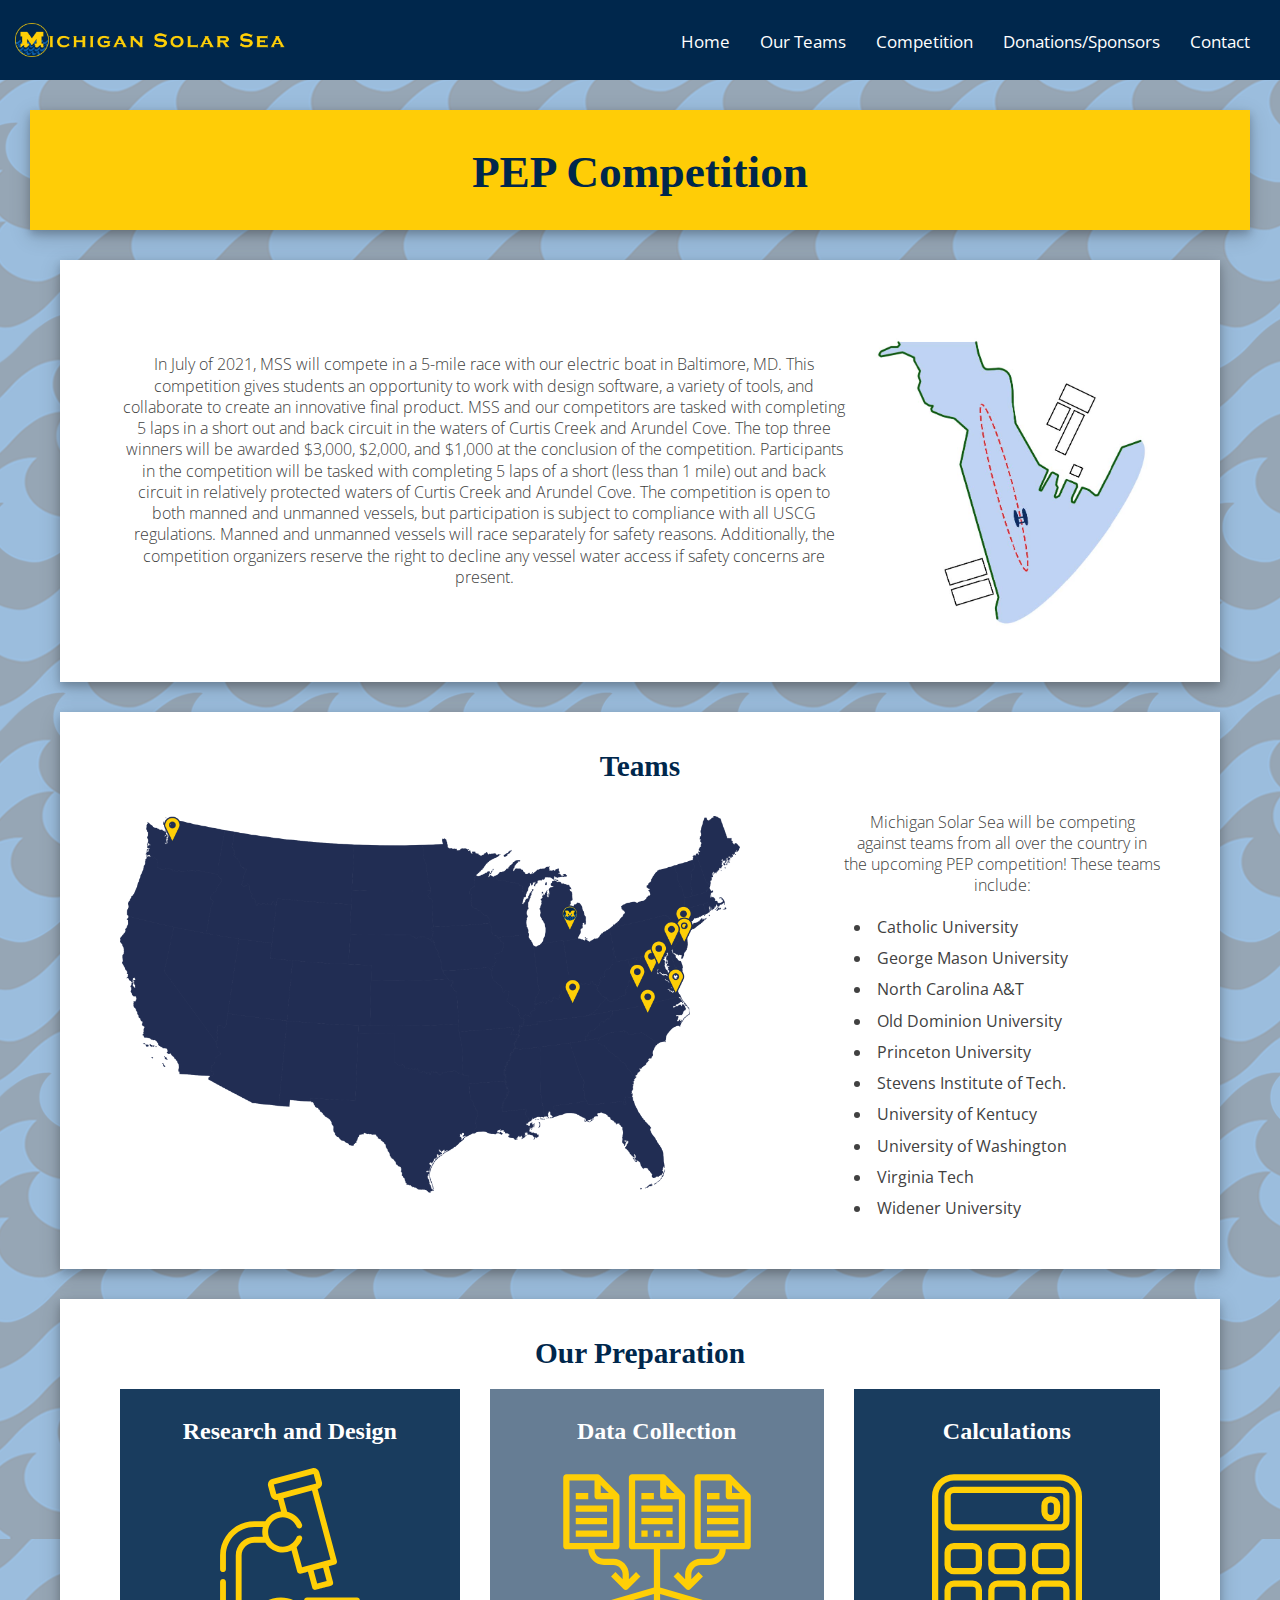
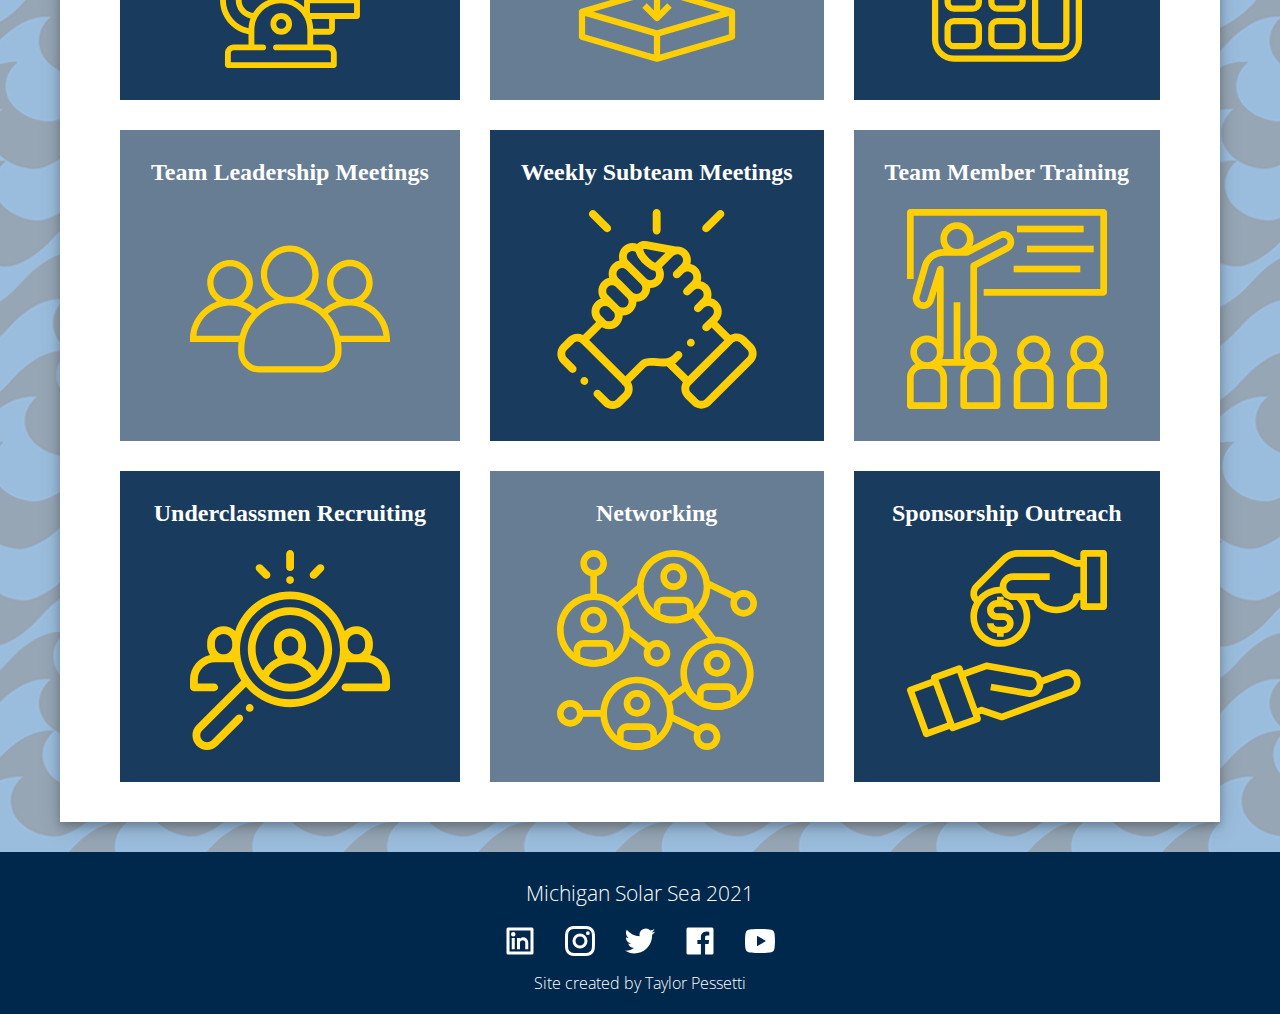
==== commit 975ea330: "fixing the footer" ====
--- a/competition.html
+++ b/competition.html
@@ -128,13 +128,13 @@
         </main>
         <footer>
             <div class="footer">
-                <h5>Michigan Solar Sea 2021</h5>
+                <p class="footer-title">Michigan Solar Sea 2021</p>
                 <a href="https://www.linkedin.com/company/michigan-solar-sea/" target="_blank"><img src="logos/linkedin-logo.svg" alt="linkedin logo" class="footer-logo"></a>
                 <a href="https://www.instagram.com/michigansolarsea/" target="_blank"><img src="logos/instagram-logo.svg" alt="instagram logo" class="footer-logo"></a>
                 <a href="https://twitter.com/MichiganSea" target="_blank"><img src="logos/twitter-logo.svg" alt="twitter logo" class="footer-logo"></a>
                 <a href="https://www.facebook.com/michigansolarsea" target="_blank"><img src="logos/facebook-logo.svg" alt="facebook logo" class="footer-logo"></a>
                 <a href="https://www.youtube.com/channel/UCkD23mmCCdCnqKeCeHcaG-A" target="_blank"><img src="logos/youtube-logo.svg" alt="youtube logo" class="footer-logo"></a>
-                <p>Site created by Taylor Pessetti</p>
+                <p class="footer-description">Site created by Taylor Pessetti</p>
             </div>
             </footer>
         </div>
--- a/css/style.css
+++ b/css/style.css
@@ -309,18 +309,18 @@
     background-color: #00274C;
 }
 
-.footer h5{
-  padding: 0px 0px 0px 0px;
-  margin: 7px 0px 20px 0px;
-  font-size: 16pt;
-}
-
 .footer-logo{
   padding: 0px 10px 0px 10px;
 }
 
-.footer p{
+.footer-description{
   margin: 12px 0px 0px 0px;
+}
+
+.footer-title{
+  padding: 0px 0px 0px 0px;
+  margin: 7px 0px 16px 0px;
+  font-size: 16pt;
 }
 
 h3{
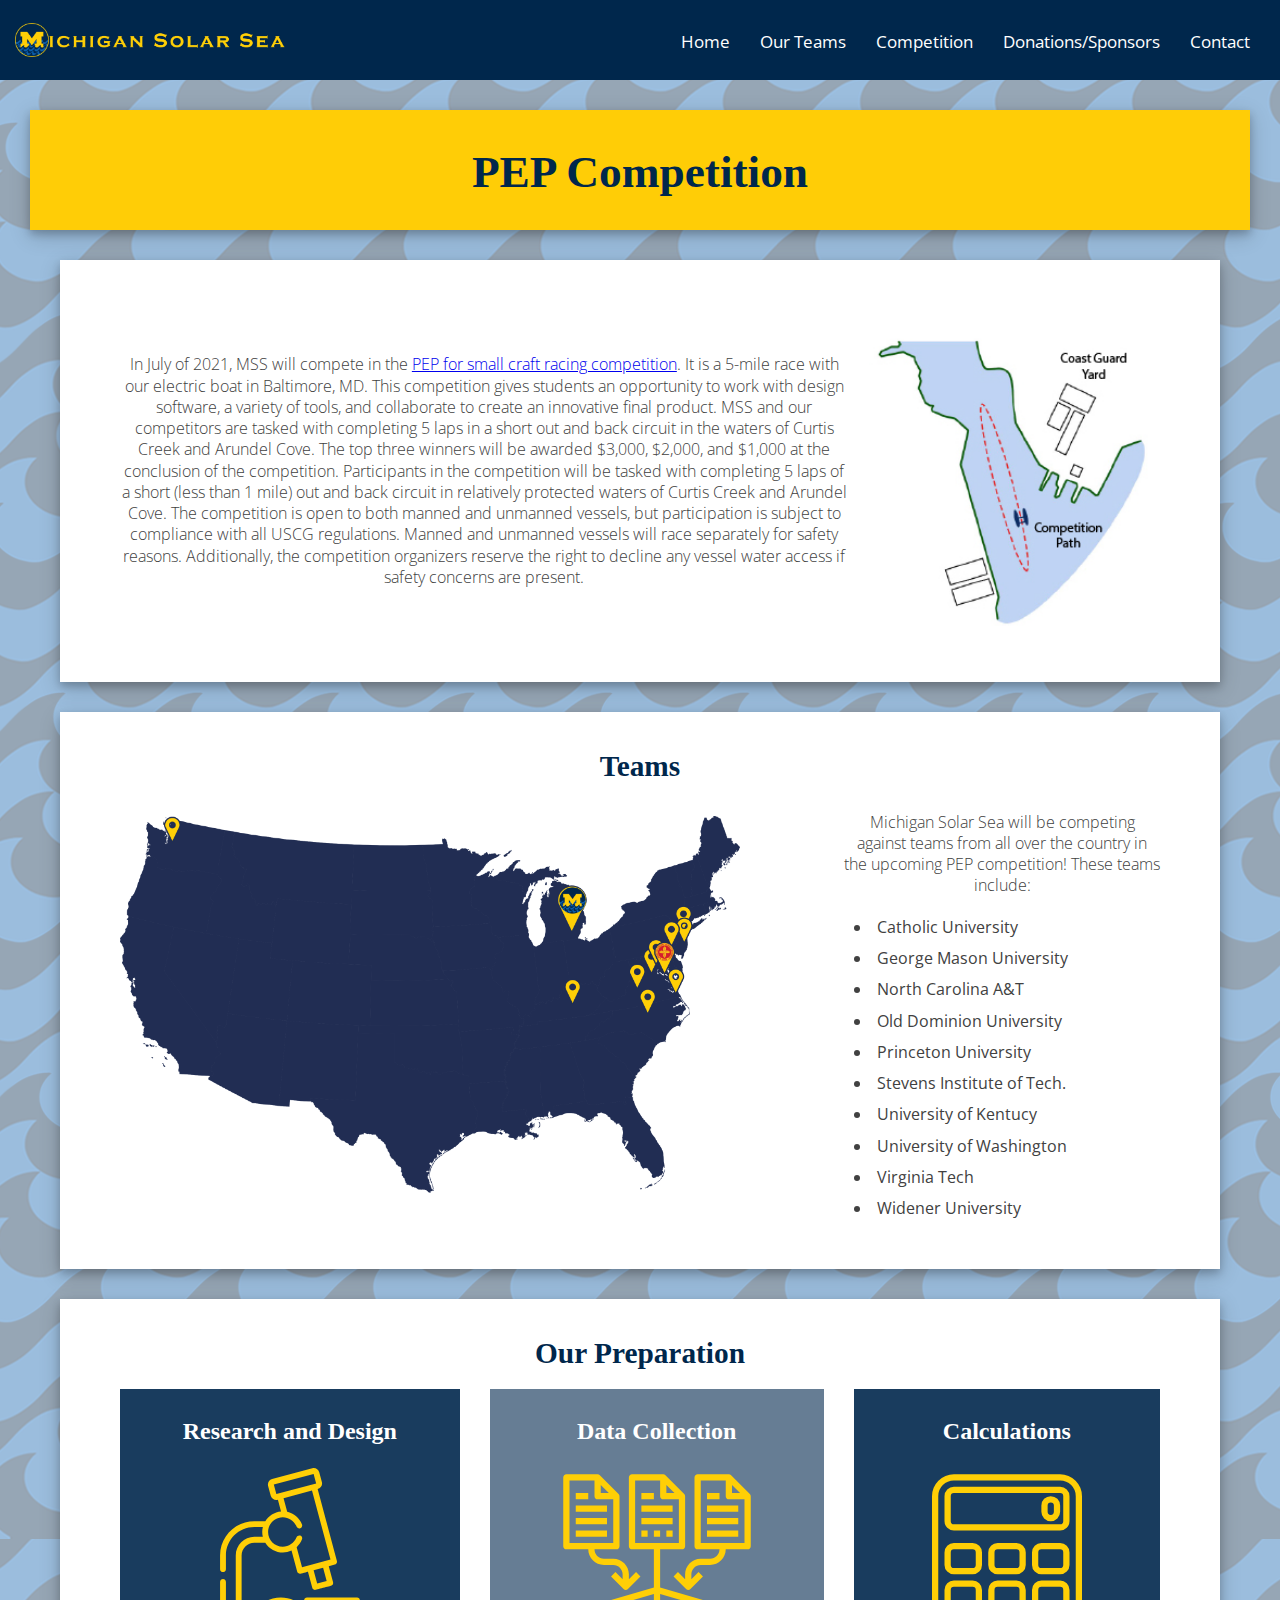
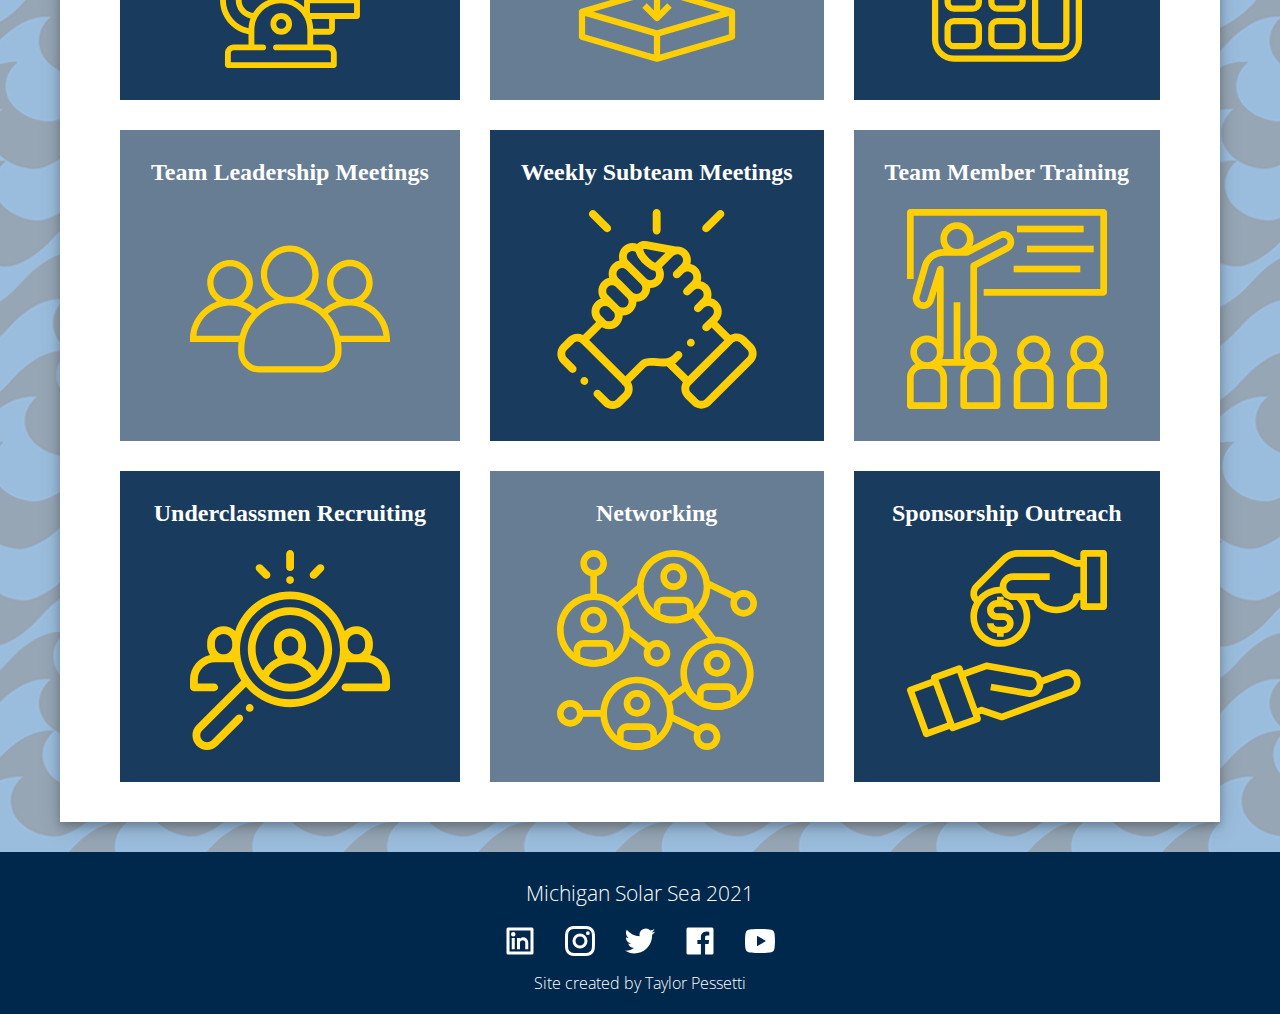
==== commit 51b116f7: "MSS 2.0" ====
--- a/competition.html
+++ b/competition.html
@@ -48,7 +48,7 @@
         <div class="page-card">
             <div class="comp-grid">
             <div class="comp-desc">
-                <p>In July of 2021, MSS will compete in a 5-mile race with our electric boat in Baltimore, MD. This competition gives students an opportunity to work with design software, a variety of tools, and collaborate to create an innovative final product.
+                <p>In July of 2021, MSS will compete in the <a href="http://www.navalengineers.org/Education/Promoting-Electric-Propulsion-PEP" target="_blank">PEP for small craft racing competition</a>. It is a 5-mile race with our electric boat in Baltimore, MD. This competition gives students an opportunity to work with design software, a variety of tools, and collaborate to create an innovative final product.
                     MSS and our competitors are tasked with completing 5 laps in a short out and back circuit in the waters of Curtis Creek and Arundel Cove. The top three winners will be awarded $3,000, $2,000, and $1,000 at the conclusion of the competition. Participants in the competition will be tasked with completing 5 laps of a short (less than 1 mile) out and back circuit in relatively protected waters of Curtis Creek and Arundel Cove. The competition is open to both manned and unmanned vessels, but participation is subject to compliance with all USCG regulations. Manned and unmanned vessels will race separately for safety reasons. Additionally, the competition organizers reserve the right to decline any vessel water access if safety concerns are present.</p>
             </div>
             <div class="comp">
--- a/css/style.css
+++ b/css/style.css
@@ -350,13 +350,18 @@
   margin: 40px 0px 40px 0px;
 }
 
+#sponsorbutton a{
+  font-size: 10pt;
+}
+
 .button{
   color: white;
   background-color: #00274C;
   padding: 15px 10px 15px 10px;
-  margin: 30px 0px 30px 0px;
+  margin: 30px 10px 30px 10px;
   border-radius: 3px 3px 3px 3px;
   text-decoration: none;
+  font-size: 10pt;
 }
 
 .button:hover{
@@ -575,7 +580,7 @@
 }
 
 .map img{
-  width: 300px;
+  width: 250px;
   height: auto;
   margin: 0px 0px 30px 0px;
 }
@@ -605,7 +610,7 @@
 }
 
 .preparation-grid img{
-  width: 250px;
+  width: 200px;
   height: auto;
   margin: 25px 0px 0px 0px
 }
@@ -618,18 +623,18 @@
 /* Sponsors Page */
 
 .sponsor-logo{
-  width: 200px;
+  width: 150px;
   height: auto;
 }
 
-.zone-card{
-  padding: 30px 30px 20px 30px;
+.zone-card {
+  padding: 30px 20px 20px 20px;
   margin: 30px 0px 30px 0px;
 }
 
 .zone-card-2{
-  padding: 30px 30px 20px 30px;
-  margin: 30px 0px 30px 0px;
+  padding: 30px 20px 20px 20px;
+  margin: 30px 0px 0px 0px;
 }
 
 .zone-card h3{
@@ -696,7 +701,7 @@
   text-align: center;
   padding: 30px 20px 30px 20px;
   background-color: white;
-  margin: 30px 30px 30px 30px;
+  margin: 10px 0px 30px 0px;
   box-shadow: 0 4px 8px 0 rgba(0, 0, 0, 0.2), 
   0 6px 20px 0 rgba(0, 0, 0, 0.19);
   font-size: 12pt;
@@ -708,11 +713,23 @@
   margin: 0px 0px 20px 0px;
 }
 
+#flow-p{
+  margin-bottom: 20px;
+}
+
+.zone-card a:link{
+  text-decoration: none;
+}
+
+.zone-card a:hover{
+  text-decoration: underline;
+}
+
 .sponsor-card-no-desc{
   text-align: center;
   padding: 30px 20px 30px 20px;
   background-color: white;
-  margin: 30px 30px 30px 30px;
+  margin: 10px 0px 30px 0px;
   box-shadow: 0 4px 8px 0 rgba(0, 0, 0, 0.2), 
   0 6px 20px 0 rgba(0, 0, 0, 0.19);
   font-size: 12pt;
@@ -782,6 +799,29 @@
   height: auto;
 }
 
+.preparation-grid img{
+  width: 250px;
+  height: auto;
+  margin: 25px 0px 0px 0px
+}
+
+.sponsor-card{
+  margin: 30px 30px 30px 30px;
+}
+
+.sponsor-card-2{
+  margin: 30px 30px 30px 30px;
+}
+
+.sponsor-card-no-desc{
+  margin: 30px 30px 30px 30px;
+}
+
+.sponsor-logo{
+  width: 200px;
+  height: auto;
+}
+
 #teamsbutton .button{
   margin: 30px 0px 20px 0px;
   padding: 20px 90px 20px 90px;
@@ -792,6 +832,11 @@
   height: 1200px;
   margin-top: 20px;
 }
+
+.button{
+  font-size: 12pt;
+}
+
 
 }
 
@@ -1139,6 +1184,7 @@
         align-items: center;
         justify-content: center;
         margin: 30px 10px 30px 10px;
+        height: 350px;
     }
 
     .page-grid-2{
@@ -1446,7 +1492,7 @@
   margin: 20px 10px 20px 10px;
   display: grid;
   grid-template-columns: auto;
-  grid-template-rows: 60% 30%;
+  grid-template-rows: auto auto;
   text-align: center;
   align-items: center;
   justify-content: center;
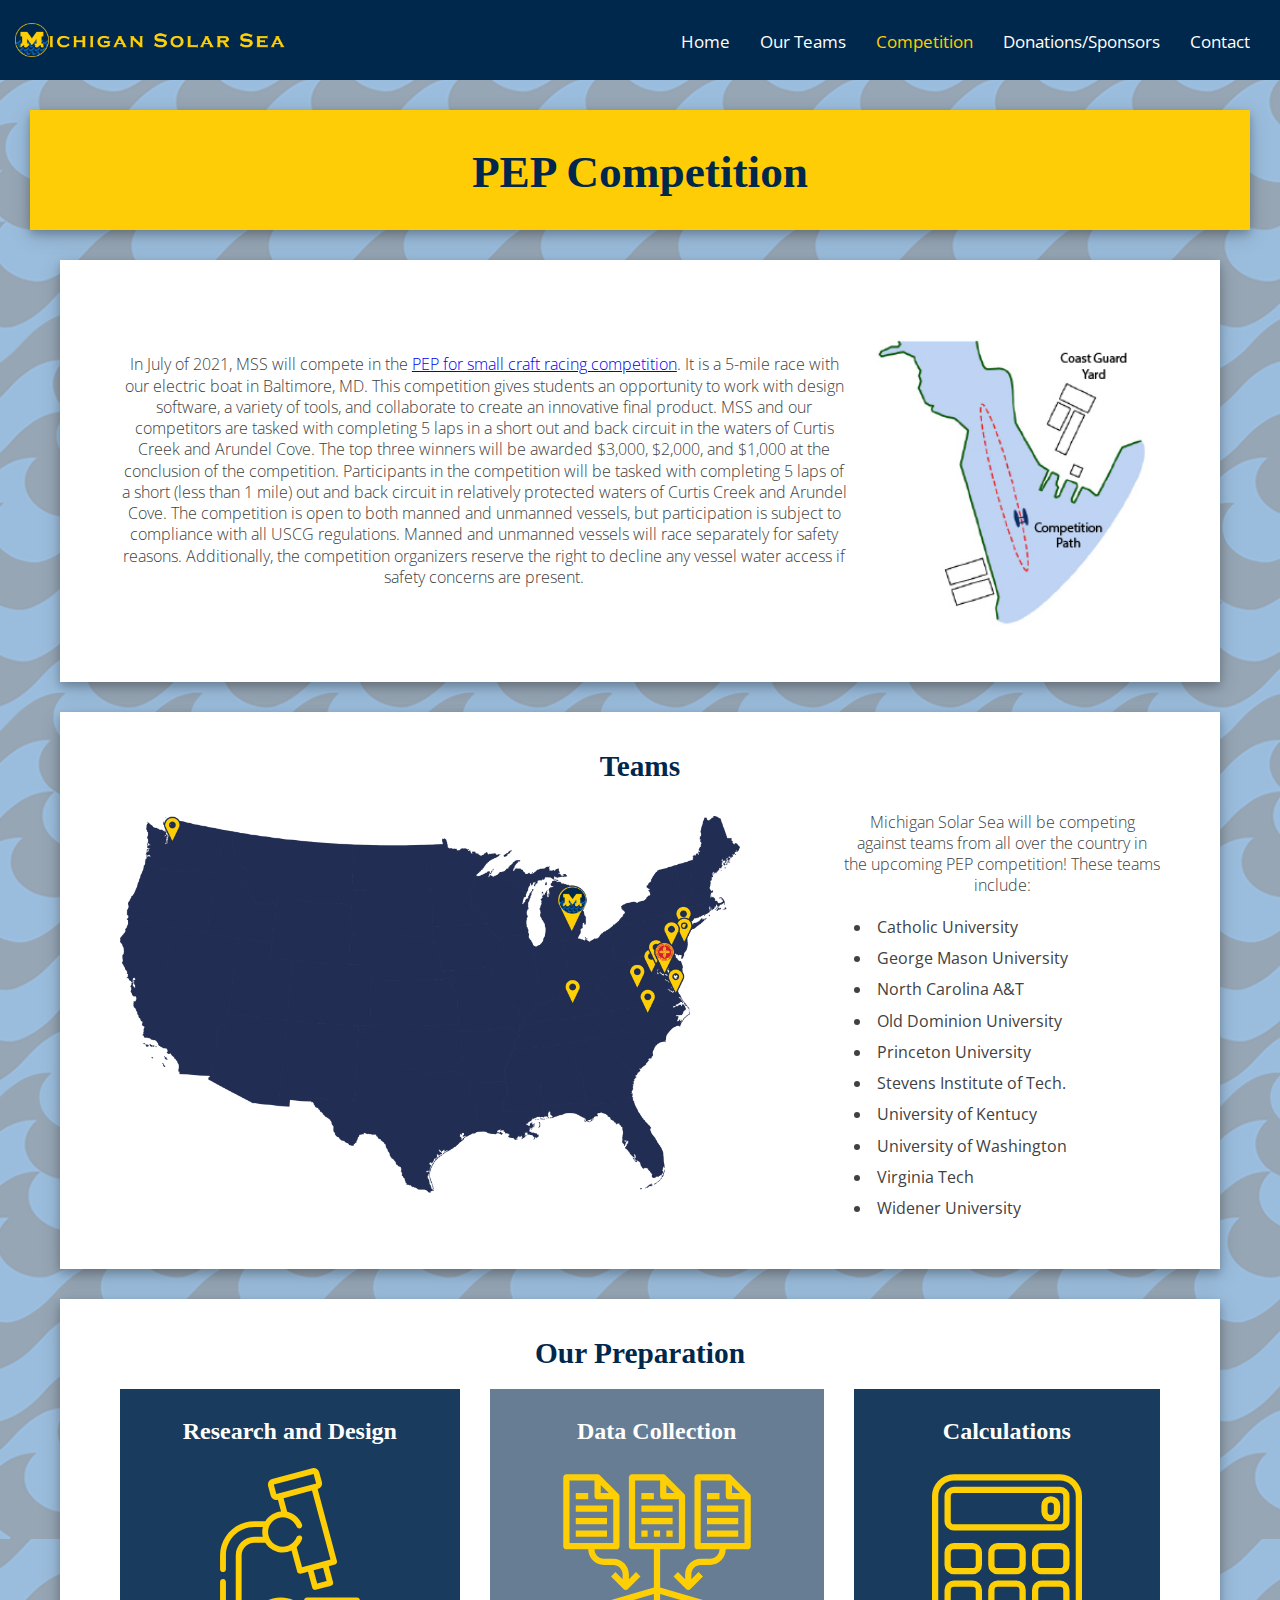
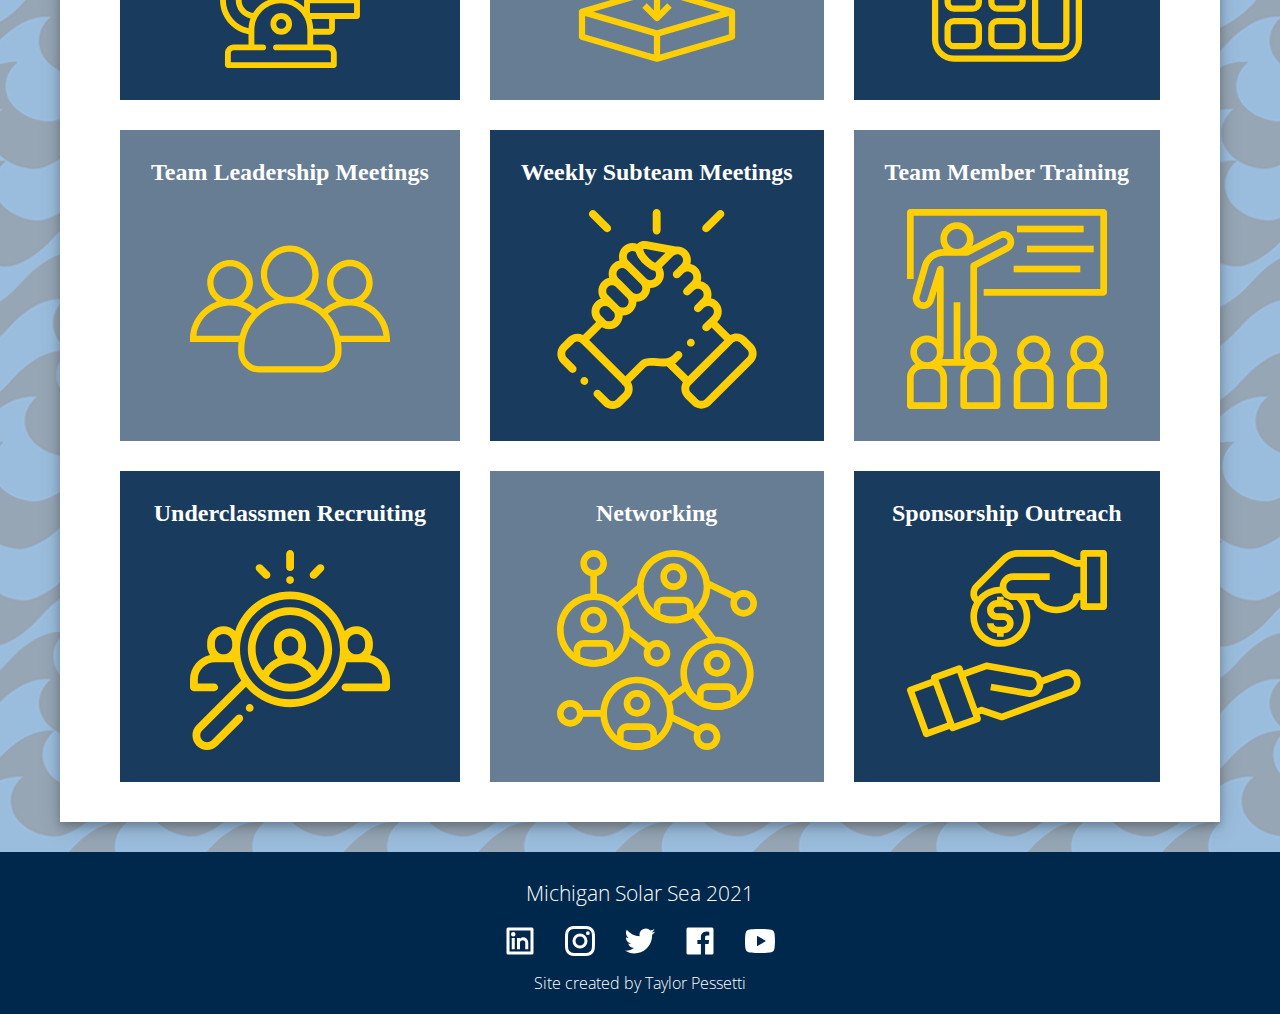
==== commit 60113eff: "nav changes" ====
--- a/competition.html
+++ b/competition.html
@@ -29,7 +29,7 @@
             <li class="close"><span onclick="Hide()">×</span></li>
             <li><a href="index.html">Home</a></li>
             <li><a href="team.html">Our Teams</a></li>
-            <li><a href="competition.html">Competition</a></li>
+            <li><a id="current" href="competition.html">Competition</a></li>
             <li><a href="sponsors.html">Donations/Sponsors</a></li>
             <li class="last"><a href="contact.html">Contact</a></li>
         </ul>
--- a/css/style.css
+++ b/css/style.css
@@ -124,7 +124,7 @@
   font-size: 40px;
   display: inline-block;
   border: 1px solid #00274C;
-  padding: 0 10px;
+  padding: 0px 10px 5px 10px;
   cursor: pointer;
   color: white;
   background-color: grey;
@@ -162,6 +162,16 @@
     text-align: right;
     position: right;
     float: right;
+}
+
+#current{
+  color:#ffcd06;
+  background-color:#00274C;
+}
+
+#current:hover{
+  color: #00274C;
+  background-color: #ffcd06;
 }
 
 @media only screen and (max-width: 946px) {
@@ -346,13 +356,6 @@
   padding: 20px 40px 20px 40px;
 }
 
-#sponsorbutton{
-  margin: 40px 0px 40px 0px;
-}
-
-#sponsorbutton a{
-  font-size: 10pt;
-}
 
 .button{
   color: white;
@@ -771,6 +774,43 @@
   margin: 20px 0px 0px 0px;
 }
 
+.s-button{
+  color: white;
+  font-size: 10pt;
+}
+
+#sponsorbutton{
+  background-color: #00274C;
+  padding: 15px 10px 15px 10px;
+  margin: 0px 0px 20px 0px;
+  border-radius: 3px 3px 3px 3px;
+}
+
+#sponsorbutton2{
+  background-color: #00274C;
+  padding: 15px 10px 15px 10px;
+  margin: 20px 0px 0px 0px;
+  border-radius: 3px 3px 3px 3px;
+}
+
+#sponsorbutton:hover{
+  background-color: #717171;
+  color: #00274C;
+  text-decoration: underline;
+  border: 2px solid #00274C;
+}
+
+#sponsorbutton2:hover{
+  background-color: #717171;
+  color: #00274C;
+  text-decoration: underline;
+  border: 2px solid #00274C;
+}
+
+#button-grid{
+  margin: 20px 0px 30px 0px;
+}
+
 /*Contact Page*/
 
 iframe{
@@ -820,6 +860,14 @@
 .sponsor-logo{
   width: 200px;
   height: auto;
+}
+
+#sponsorbutton a{
+  font-size: 14pt;
+}
+
+#sponsorbutton2 a{
+  font-size: 14pt;
 }
 
 #teamsbutton .button{
@@ -859,10 +907,6 @@
   .mainpagebuttons{
     margin: 60px 0px 20px 0px;
   }
-
-  #sponsorbutton{
-    margin: 40px 0px 30px 0px;
-  }
   
   .button{
     color: white;
@@ -1191,6 +1235,7 @@
       display: grid;
       grid-template-columns: 50% 50%;
       grid-template-rows: auto auto;
+      margin: 0px 0px 0px 0px;
     }
     
     .sponsor-card-2{
@@ -1204,6 +1249,27 @@
 
     #hadal-zone-2 .sponsor-card-2{
       height: 150px;
+    }
+
+    #button-grid{
+      display: grid;
+      grid-template-columns: 50% 50%;
+      grid-template-rows: auto;
+      margin: 20px 0px 0px 0px;
+    }
+
+    #sponsorbutton{
+      background-color: #00274C;
+      padding: 15px 10px 15px 10px;
+      margin: 0px 10px 0px 10px;
+      border-radius: 3px 3px 3px 3px;
+    }
+    
+    #sponsorbutton2{
+      background-color: #00274C;
+      padding: 15px 10px 15px 10px;
+      margin: 0px 10px 0px 10px;
+      border-radius: 3px 3px 3px 3px;
     }
 
 }
@@ -1582,4 +1648,4 @@
 .skip a:focus{
   top:0;
 }
-}+}
